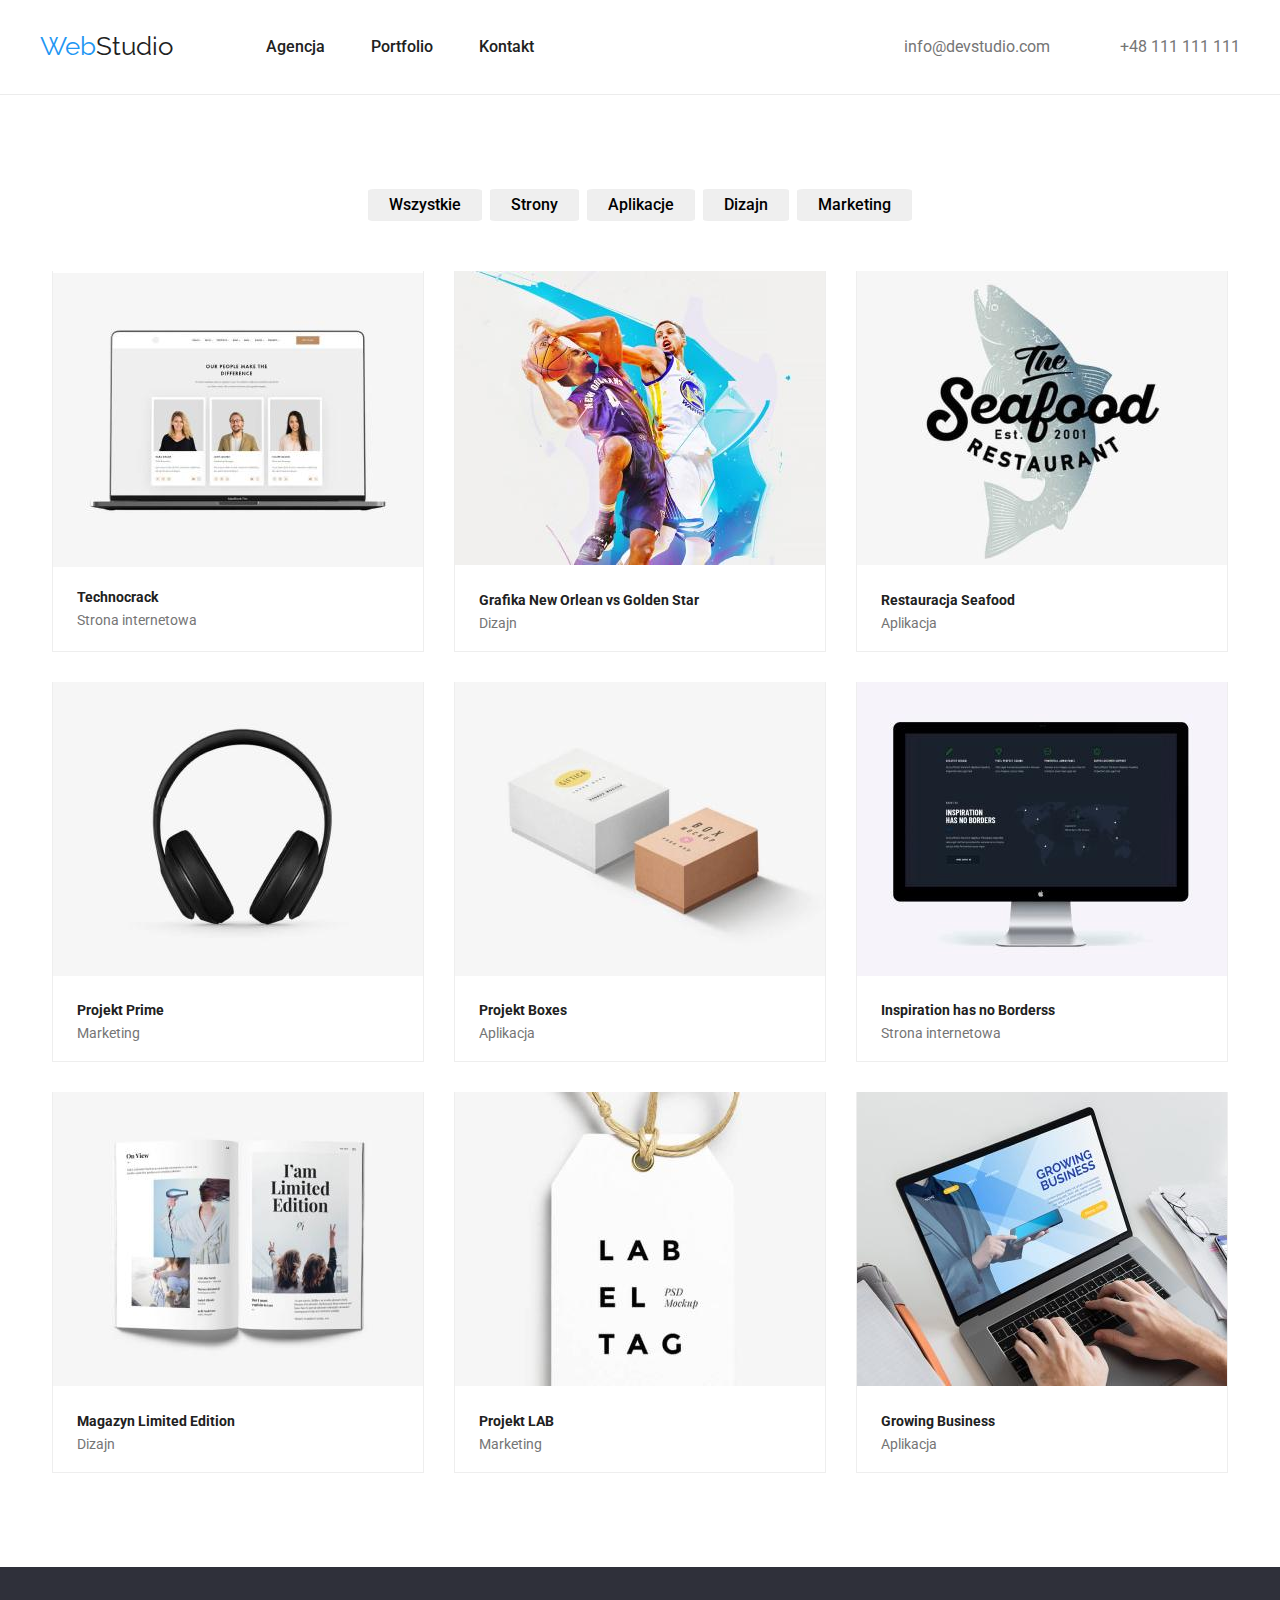
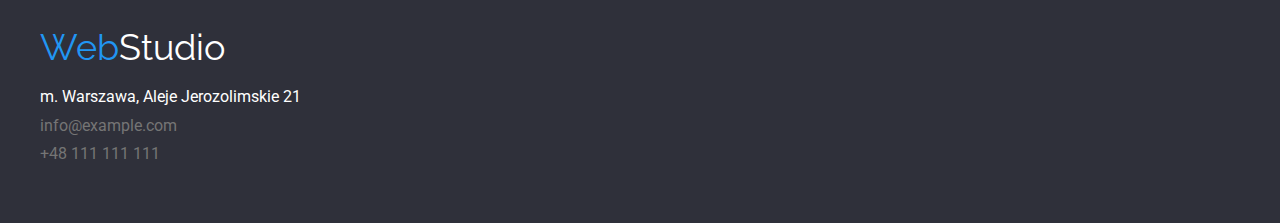
==== portfolio.html @ 9ff2a910 "Add files via upload" ====
<!DOCTYPE html>
<html lang="pl">
  <head>
    <meta charset="UTF-8" />
    <meta http-equiv="X-UA-Compatible" content="IE=edge" />
    <meta name="viewport" content="width=device-width, initial-scale=1.0" />

    <link rel="preconnect" href="https://fonts.googleapis.com" />
    <link rel="preconnect" href="https://fonts.gstatic.com" crossorigin />
    <link
      rel="stylesheet"
      href="https://cdnjs.cloudflare.com/ajax/libs/modern-normalize/1.0.0/modern-normalize.min.css"
    />
    <link
      href="https://fonts.googleapis.com/css2?family=Kaushan+Script&family=Raleway:wght@700&family=Roboto:ital,wght@0,100;0,400;0,500;0,700;0,900;1,700&display=swap"
      rel="stylesheet"
    />
    <link rel="stylesheet" href="css/style.css" />

    <title>Portfolio</title>
  </head>
  <body>
      <header class="main-header header-border">
        <div class="container main-header">
        <a class="logo" href="index.html" target="_blank">
          <span class="logo-web">Web</span>Studio</a
        >
        <nav>
          <ul class="social-links">
            <li>
              <a class="link" href="agencja.html">Agencja</a>
            </li>
            <li>
              <a class="link" href="portfolio.html" target="_blank"
                >Portfolio</a
              >
            </li>
            <li>
              <a class="link" href="kontakt.html">Kontakt</a>
            </li>
          </ul>
        </nav>
        <ul class="contact-style">
          <li>
            <a class="mail" href="mailto:info@devstudip.com"
              >info@devstudio.com</a
            >
          </li>
          <li>
            <a class="tel" href="tel:+48111111111">+48 111 111 111</a>
          </li>
        </ul> 
      </header>
        <section class="section">
          <div class="container">
       <ul class="button-items">
          <li>
            <button type="button" class="btn-types">Wszystkie</button>
          </li>
          <li>
            <button type="button" class="btn-types">Strony</button>
          </li>
            <button type="button" class="btn-types">Aplikacje</button>
          </li>
          <li>
            <button type="button" class="btn-types">Dizajn</button>
          </li>
          <li>
            <button type="button" class="btn-types">Marketing</button>
          </li>
        </ul>
        <ul class="cards-style-pf">
          <li class="projects-pf">
            <figure>
              <img src="images/img6.jpg" alt=" Technocrack" class="img-pf" />
              <figcaption>
                <h3 class="header3-style h3pf">Technocrack</h3>
                <p class="paragraph-pf">Strona internetowa</p>
              </figcaption>
            </figure>
          </li>
          <li class="projects-pf">
            <figure>
              <img
                src="images/img7.jpg"
                width="370px"
                height="294px"
                alt="Grafika New Orlean vs Golden Star"
              />
              <figcaption>
                <h3 class="header3-style h3pf">Grafika New Orlean vs Golden Star</h3>
                <p class="paragraph-pf">Dizajn</p>
              </figcaption>
            </figure>
          </li>
          <li class="projects-pf">
            <figure class="cards-pf">
              <img
                src="images/img8.jpg"
                width="370px"
                height="294px"
                alt="Restauracja Seafood"
              />
              <figcaption>
                <h3 class="header3-style h3pf">Restauracja Seafood</h3>
                <p class="paragraph-pf">Aplikacja</p>
              </figcaption>
            </figure>
          </li>
          <li class="projects-pf">
            <figure>
              <img
                src="images/img9.jpg"
                width="370px"
                height="294px"
                alt="Projekt Prime"
              />
              <figcaption>
                <h3 class="header3-style h3pf">Projekt Prime</h3>
                <p class="paragraph-pf">Marketing</p>
              </figcaption>
            </figure>
          </li>
          <li class="projects-pf">
            <figure>
              <img
                src="images/img10.jpg"
                width="370px"
                height="294px"
                alt="Projekt Boxes"
              />
              <figcaption>
                <h3 class="header3-style h3pf">Projekt Boxes</h3>
                <p class="paragraph-pf">Aplikacja</p>
              </figcaption>
            </figure>
          </li>
          <li class="projects-pf">
            <figure>
              <img
                src="images/img11.jpg"
                width="370px"
                height="294px"
                alt="Inspiration has no Borders"
              />
              <figcaption class="pf-br">
                <h3 class="header3-style h3pf">Inspiration has no Borderss</h3>
                <p class="paragraph-pf">Strona internetowa</p>
              </figcaption>
            </figure>
          </li>
          <li class="projects-pf">
            <figure>
              <img
                src="images/img12.jpg"
                width="370px"
                height="294px"
                alt="Magazyn Limited Edition"
              />
              <figcaption>
                <h3 class="header3-style h3pf">Magazyn Limited Edition</h3>
                <p class="paragraph-pf">Dizajn</p>
              </figcaption>
            </figure>
          </li>
          <li class="projects-pf">
            <figure>
              <img
                src="images/img13.jpg"
                width="370px"
                height="294px"
                alt="Projekt LAB"
              />
              <figcaption>
                <h3 class="header3-style h3pf">Projekt LAB</h3>
                <p class="paragraph-pf">Marketing</p>
              </figcaption>
            </figure>
          </li>
          <li class="projects-pf">
            <figure>
              <img
                src="images/img14.jpg"
                width="370px"
                height="294px"
                alt="Growing Business"
              />
              <figcaption>
                <h3 class="header3-style h3pf">Growing Business</h3>
                <p class="paragraph-pf">Aplikacja</p>
              </figcaption>
            </figure>
          </li>
        </ul></div>
      </section>
      </main>
      <footer class="ftr-style">
        <div class="container">
        <a class="logo-ftr" href="index.html" class="logo" target="_blank">
          <span class="logo-web">Web</span>Studio</a
        >
        <adress>
          <ul class="ftr-links">
            <li class="ftr-address">
              <a class="ftr-address" href="addres.html"
                >m. Warszawa, Aleje Jerozolimskie 21</a
              >
            </li>
            <li class="ftr-links">
              <a class="ftr-mail" href="mailto:info@example.com"
                >info@example.com</a
              >
            </li>
            <li>
              <a class="ftr-tel" href="tel:+48111111111">+48 111 111 111</a>
            </li>
          </ul></adress></div>
      </footer>
  </body>
</html>
---- css/style.css ----
:root {
  --color: #212121;
  --logo-color: #2196f3;
  --logo-ftr: #ffffff;
  --background: #e5e5e5;
  --paragraph-color: #757575;
  --team-background-color: #f5f4fa;
  --ftr-background: #2f303a;
  --border-color: #eeeeee;
  --header-border: #ececec;
}
* {
  padding: 0;
  margin: 0;
}
body {
  font-family: "Roboto", sans-serif;
  color: var(--color);
}
.container {
  width: 1200px;
  margin: 0 auto;
}

.main-header {
  display: flex;
  align-items: center;
}
.header-border {
  border-bottom: 1px solid var(--header-border);
  padding: 32px 0;
}

.logo {
  font-family: "Raleway";
  font-size: 26px;
  text-decoration: none;
  color: var(--color);
  display: flex;
  margin-right: 93px;
}

.logo-web {
  color: var(--logo-color);
}

.social-links {
  text-decoration: none;
  display: inline-flex;
  list-style: none;
  font-weight: 500;
  align-items: center;
  text-decoration: none;
  column-gap: 46px;
  color: var(--color);
}

.link {
  text-decoration: none;
  color: var(--color);
  list-style: none;
  display: flex;
  align-items: center;
}
.link:hover,
.link:focus,
.link:active {
  color: var(--logo-color);
}

.contact-style {
  text-decoration: none;
  display: flex;
  list-style: none;
  color: var(--paragraph-color);
  column-gap: 20px;
  margin-left: auto;
}
.mail {
  text-decoration: none;
  color: var(--paragraph-color);
  list-style: none;
  padding: 50px;
}
.mail:hover,
.mail:focus,
.mail:active {
  color: var(--logo-color);
}

.tel {
  text-decoration: none;
  color: var(--paragraph-color);
  list-style: none;
  display: inline-flex;
}
.tel:hover,
.tel:focus,
.tel:active {
  color: var(--logo-color);
}

.section {
  padding-top: 94px;
  padding-bottom: 94px;
}
.button-bg {
  background-color: var(--ftr-background);
}
.h1-styles {
  padding-top: 90px;
  padding-bottom: 90px;
}
.head1 {
  text-align: center;
  justify-content: center;
  display: flex;
  font-size: 44px;
  letter-spacing: 0.06em;
  color: var(--logo-ftr);
  line-height: 1.36;
  text-shadow: 0px 4px 4px rgba(0, 0, 0, 0.25);
  font-weight: 900;
  line-height: 1, 37;
}
.first-button {
  background-color: var(--logo-color);
  color: var(--logo-ftr);
  text-align: center;
  font-size: 16px;
  cursor: pointer;
  font-weight: 700;
  line-height: 1.9;
  display: flex;
  justify-content: center;
  margin: 30px auto;
  width: 200px;
  border: 1px solid rgba(0, 0, 0, 0.15);
  border-radius: 4px;
  padding: 10px 40px;
}
.first-button:hover,
.first-button:focus {
  background-color: var(--logo-color);
  color: var(--logo-ftr);
}
.first-button:active {
  background-color: var(--logo-color);
  color: var(--logo-ftr);
}

.parent-style {
  display: flex;
  align-items: center;
  column-gap: 20px;
}
.solutions-desc {
  display: flex;
  flex-direction: column;
  text-decoration: none;
  text-align: center;
  list-style: none;
}
.header3-style {
  font-size: 14px;
  font-weight: 700;
  line-height: 1.5;
  text-decoration: none;
  display: flex;
  padding-bottom: 10px;
}
.paragraph-desc {
  font-size: 14px;
  text-decoration: none;
  color: var(--paragraph-color);
  display: flex;
  text-align: left;
}
.team-bg {
  background-color: var(--team-background-color);
}

.header2-style {
  font-size: 36px;
  color: var(--color);
  text-align: center;
  display: block;
  margin-bottom: 50px;
  border-radius: 4px;
}
.wwd {
  padding-top: 0px;
}
.work-spaces {
  display: flex;
  align-items: center;
  text-decoration: none;
  list-style: none;
  justify-content: center;
  column-gap: 30px;
}
.work-area {
  text-decoration: none;
  justify-content: center;
  list-style: none;
  display: flex;
  align-items: center;
}

.cards-style {
  display: flex;
  column-gap: 30px;
  justify-content: center;
  text-align: center;
}
.team-cards {
  box-shadow: 0px 1px 3px rgba(0, 0, 0, 0.12), 0px 1px 1px rgba(0, 0, 0, 0.14),
    0px 2px 1px rgba(0, 0, 0, 0.2);
  line-height: 1.5;
  display: inline;
  justify-content: center;
  text-align: center;
  background-color: var(--logo-ftr);
}
.mates-name {
  font-size: 16px;
  font-weight: 500;
  text-decoration: none;
  display: flex;
  justify-content: center;
  text-align: center;
  padding: 30px 99px 10px;
}
.workplace-style {
  font-size: 14px;
  font-weight: 400px;
  text-decoration: none;
  color: var(--paragraph-color);
  display: flex;
  justify-content: center;
  text-align: center;
  margin-bottom: 30px;
}
.ftr-style {
  background-color: var(--ftr-background);
  text-decoration: none;
  display: block;
  align-items: center;
}

.ftr-links {
  list-style: none;
}
.logo-ftr {
  color: var(--logo-ftr);
  text-decoration: none;
  font-size: 36px;
  font-family: "Raleway";
  display: block;
  align-items: center;
  margin-bottom: 20px;
  padding-top: 60px;
}

.ftr-address {
  color: var(--logo-ftr);
  cursor: pointer;
  text-decoration: none;
  list-style: none;
  display: block;
  align-items: center;
}

.ftr-address:hover,
.ftr-address:focus,
.ftr-address:active {
  color: var(--logo-color);
}

.ftr-mail {
  color: var(--paragraph-color);
  padding-top: 10px;
  list-style: none;
  text-decoration: none;
  display: block;
  align-items: center;
}
.ftr-mail:hover,
.ftr-mail:focus,
.ftr-mail:active {
  color: var(--logo-color);
}
.ftr-tel {
  color: var(--paragraph-color);
  padding-top: 10px;
  display: block;
  list-style: none;
  text-decoration: none;
  padding-bottom: 60px;
}
.ftr-tel:hover,
.ftr-tel:focus,
.ftr-tel:active {
  color: var(--logo-color);
}
.button-items {
  display: flex;
  justify-content: center;
  align-items: center;
  margin-bottom: 50px;
  list-style: none;
  text-decoration: none;
  column-gap: 8px;
}
.btn-types {
  font-size: 16px;
  cursor: pointer;
  font-weight: 500;
  text-decoration: none;
  display: inline-flex;
  text-align: center;
  padding: 6px 20px;
  justify-content: center;
  gap: 10px;
  border: 1px solid var(--border-color);
  border-radius: 6%;
}
.btn-types:hover,
.btn-types:focus {
  background-color: var(--logo-color);
  color: var(--logo-ftr);
}
.btn-types:active {
  background-color: var(--logo-color);
  color: var(--logo-ftr);
}
.cards-style-pf {
  display: flex;
  justify-content: center;
  flex-wrap: wrap;
  gap: 30px;
}

.projects-pf {
  display: flex;
  align-items: center;
  justify-content: center;
  border-left: 1px solid var(--border-color);
  border-right: 1px solid var(--border-color);
  border-bottom: 1px solid var(--border-color);
}

.img-pf {
  vertical-align: bottom;
}
.h3pf {
  padding: 20px 24px 4px 24px;
}
.paragraph-pf {
  font-size: 14px;
  text-decoration: none;
  color: var(--paragraph-color);
  display: flex;
  align-items: center;
  padding: 0 24px 20px;
}
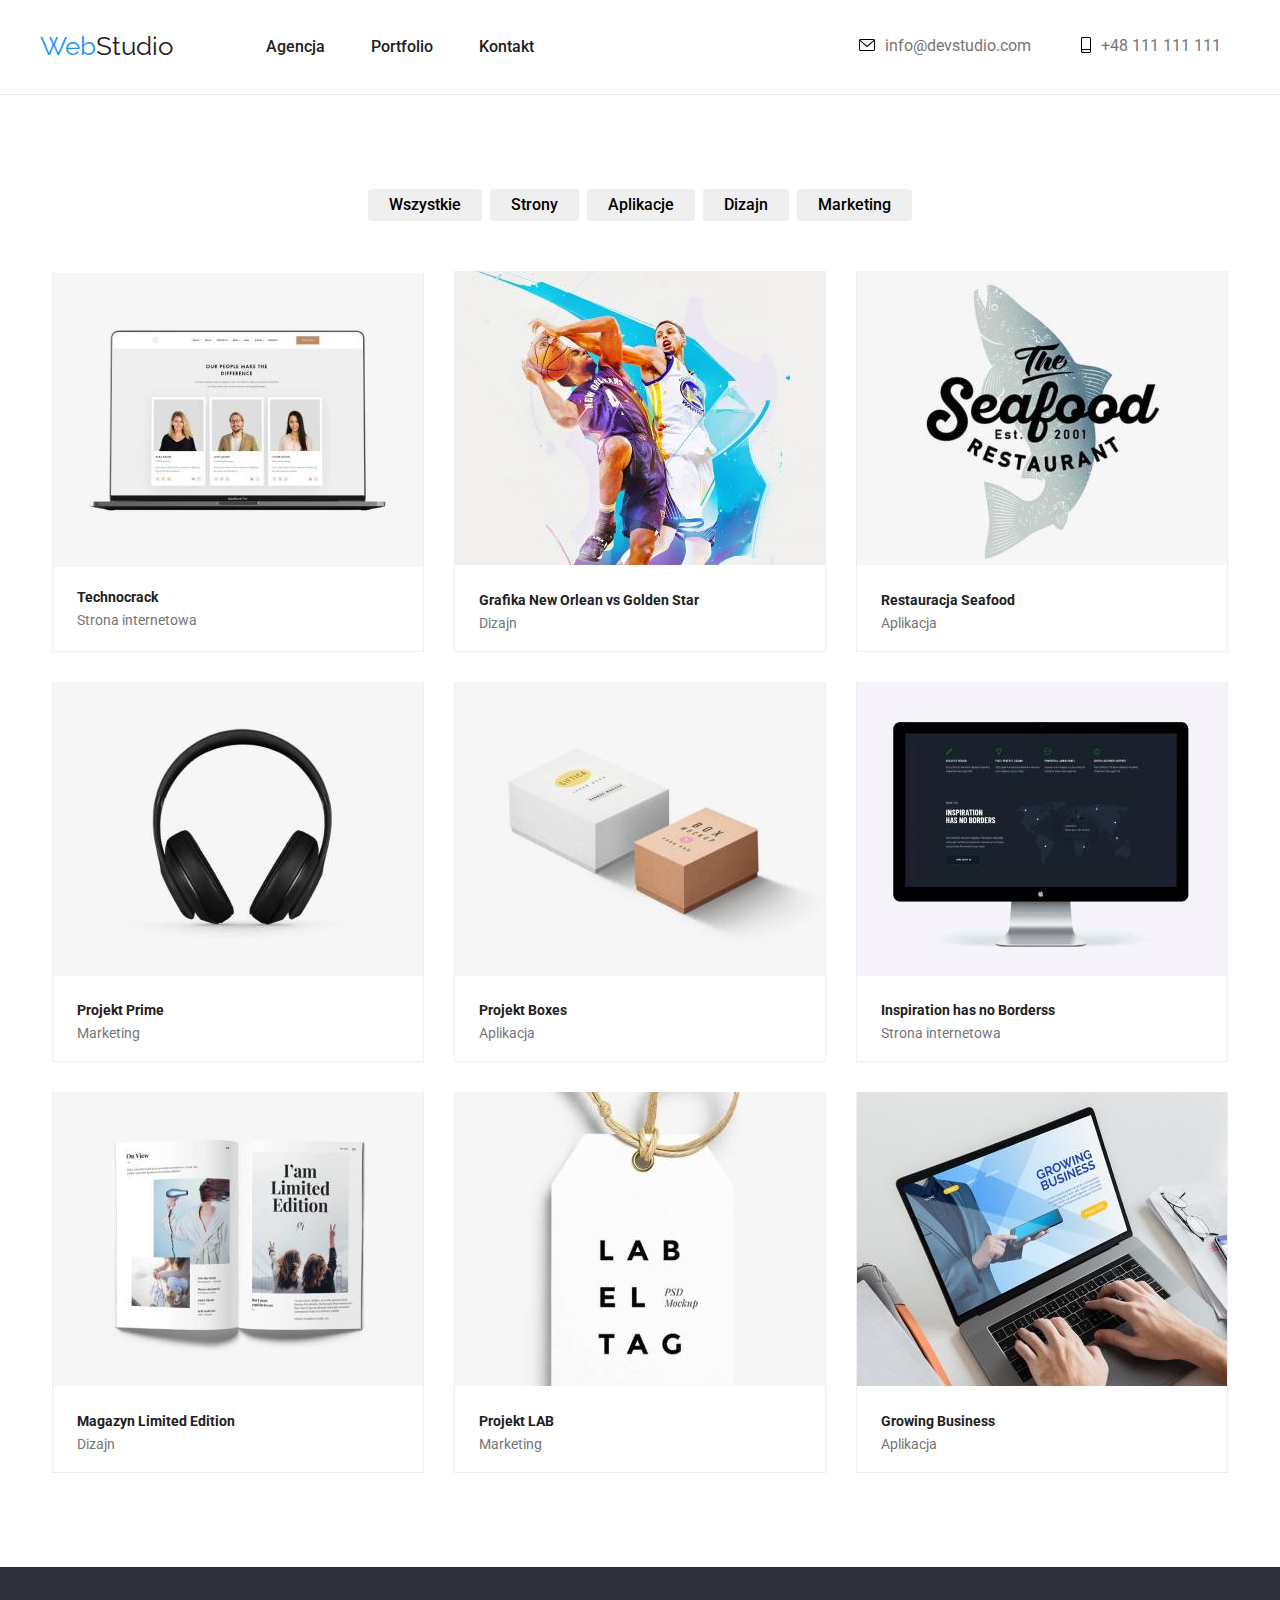
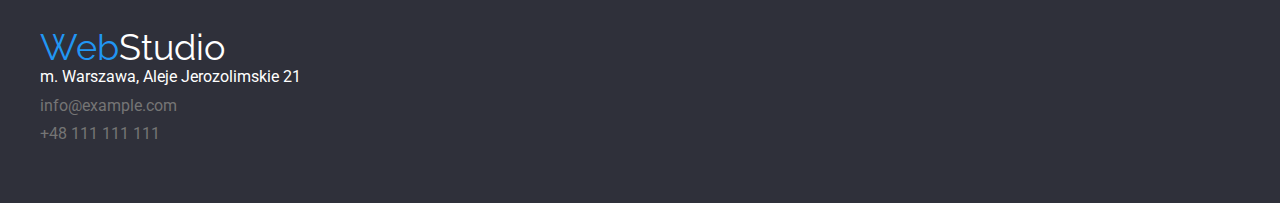
==== commit 417c3b46: "Add files via upload" ====
--- a/portfolio.html
+++ b/portfolio.html
@@ -20,37 +20,40 @@
     <title>Portfolio</title>
   </head>
   <body>
-      <header class="main-header header-border">
-        <div class="container main-header">
-        <a class="logo" href="index.html" target="_blank">
-          <span class="logo-web">Web</span>Studio</a
-        >
-        <nav>
-          <ul class="social-links">
-            <li>
-              <a class="link" href="agencja.html">Agencja</a>
-            </li>
-            <li>
-              <a class="link" href="portfolio.html" target="_blank"
-                >Portfolio</a
-              >
-            </li>
-            <li>
-              <a class="link" href="kontakt.html">Kontakt</a>
-            </li>
-          </ul>
-        </nav>
-        <ul class="contact-style">
-          <li>
-            <a class="mail" href="mailto:info@devstudip.com"
-              >info@devstudio.com</a
+    <header class="main-header header-border">
+      <div class="container main-header">
+      <a class="logo" href="index.html" target="_blank">
+        <span class="logo-web">Web</span>Studio</a
+      >
+     
+      <nav>
+        <ul class="social-links">
+          <li>
+            <a class="link" href="agencja.html">Agencja</a>
+          </li>
+          <li>
+            <a class="link" href="portfolio.html" target="_blank"
+              >Portfolio</a
             >
           </li>
           <li>
-            <a class="tel" href="tel:+48111111111">+48 111 111 111</a>
-          </li>
-        </ul> 
-      </header>
+            <a class="link" href="kontakt.html">Kontakt</a>
+          </li></ul>
+      </nav>
+      <ul class="contact-style">
+        <li> 
+          <a class="mail" href="mailto:info@devstudio.com"
+            > <svg width="16" height="12" class="icons-mail icons-header">
+              <use  href="./images/icons.svg#message"></use>
+            </svg>info@devstudio.com</a
+          >
+        </li>
+        <li>
+          <a class="tel" href="tel:+48111111111">
+            <svg  width="10" height="16"class="icons-tel icons-header"><use href="./images/icons.svg#phone"></use></svg>+48 111 111 111</a>
+        </li>
+      </ul></div>
+    </header>
         <section class="section">
           <div class="container">
        <ul class="button-items">
--- a/css/style.css
+++ b/css/style.css
@@ -8,6 +8,7 @@
   --ftr-background: #2f303a;
   --border-color: #eeeeee;
   --header-border: #ececec;
+  --social-items: rgba(175, 177, 184, 1);
 }
 * {
   padding: 0;
@@ -74,13 +75,27 @@
   list-style: none;
   color: var(--paragraph-color);
   column-gap: 20px;
-  margin-left: auto;
-}
+}
+
+.icons-mail {
+  margin-left: 325px;
+  margin-right: 10px;
+  display: inline-flex;
+}
+.icons-tel {
+  margin-left: 30px;
+  margin-right: 10px;
+}
+.icons-header:hover,
+.icons-header:focus,
+.icons-header:active {
+  fill: var(--logo-color);
+}
+
 .mail {
   text-decoration: none;
   color: var(--paragraph-color);
   list-style: none;
-  padding: 50px;
 }
 .mail:hover,
 .mail:focus,
@@ -110,6 +125,16 @@
 .h1-styles {
   padding-top: 90px;
   padding-bottom: 90px;
+}
+.bg-img {
+  background: var(--color);
+  background-image: url(../images/Img15.jpg);
+  background-image: url(../images/Img15.jpg),
+    linear-gradient(var(--color), rgba(47, 48, 58, 0.4));
+  background-repeat: no-repeat;
+  background-size: cover;
+  max-width: 1600px;
+  display: flex;
 }
 .head1 {
   text-align: center;
@@ -161,6 +186,22 @@
   text-align: center;
   list-style: none;
 }
+.advantages {
+  align-items: center;
+  fill: var(--team-background-color);
+  width: 70px;
+  height: 70px;
+  margin-top: 25px;
+}
+.advantages-style {
+  width: 270px;
+  height: 120px;
+  background-color: var(--team-background-color);
+  border: 1px solid var(--team-background-color);
+  border-radius: 4%;
+  margin-bottom: 30px;
+}
+
 .header3-style {
   font-size: 14px;
   font-weight: 700;
@@ -239,7 +280,58 @@
   display: flex;
   justify-content: center;
   text-align: center;
-  margin-bottom: 30px;
+}
+.sc-mg {
+  margin: 16px 32px 18px 32px;
+}
+.social-items {
+  fill: var(--social-items);
+  column-gap: 10px;
+  align-items: center;
+  cursor: pointer;
+}
+.circle-style {
+  display: none;
+}
+.circle-style::after {
+  color: var(--logo-color);
+}
+.circle-style:hover,
+.circle-style:focus,
+.circle-style:active {
+  color: var(--logo-color);
+}
+.clients {
+  font-size: 36px;
+  text-align: center;
+  font-weight: 700;
+}
+.clients-style {
+  list-style: none;
+  display: inline-flex;
+  column-gap: 30px;
+  align-items: center;
+}
+.customers {
+  width: 170px;
+  height: 92px;
+  border: 1px solid var(--social-items);
+  border-radius: 4%;
+  align-items: center;
+  justify-content: center;
+  margin-top: 50px;
+  cursor: pointer;
+}
+.customers-style {
+  fill: var(--social-items);
+  align-items: center;
+  justify-content: center;
+}
+
+.customers-style:hover,
+.customers-style:focus,
+.customers-style:active {
+  fill: var(--logo-color);
 }
 .ftr-style {
   background-color: var(--ftr-background);
@@ -258,7 +350,6 @@
   font-family: "Raleway";
   display: block;
   align-items: center;
-  margin-bottom: 20px;
   padding-top: 60px;
 }
 
@@ -303,6 +394,30 @@
 .ftr-tel:active {
   color: var(--logo-color);
 }
+.join-us {
+  display: flex;
+  justify-content: center;
+  gap: 30px;
+}
+
+.join {
+  color: var(--logo-ftr);
+  display: inline;
+  flex-direction: column;
+  justify-content: center;
+}
+.social-items-pf {
+  fill: var(--logo-ftr);
+  column-gap: 10px;
+  align-items: center;
+  cursor: pointer;
+}
+
+.dp {
+  display: block;
+  flex-wrap: wrap:
+}
+
 .button-items {
   display: flex;
   justify-content: center;
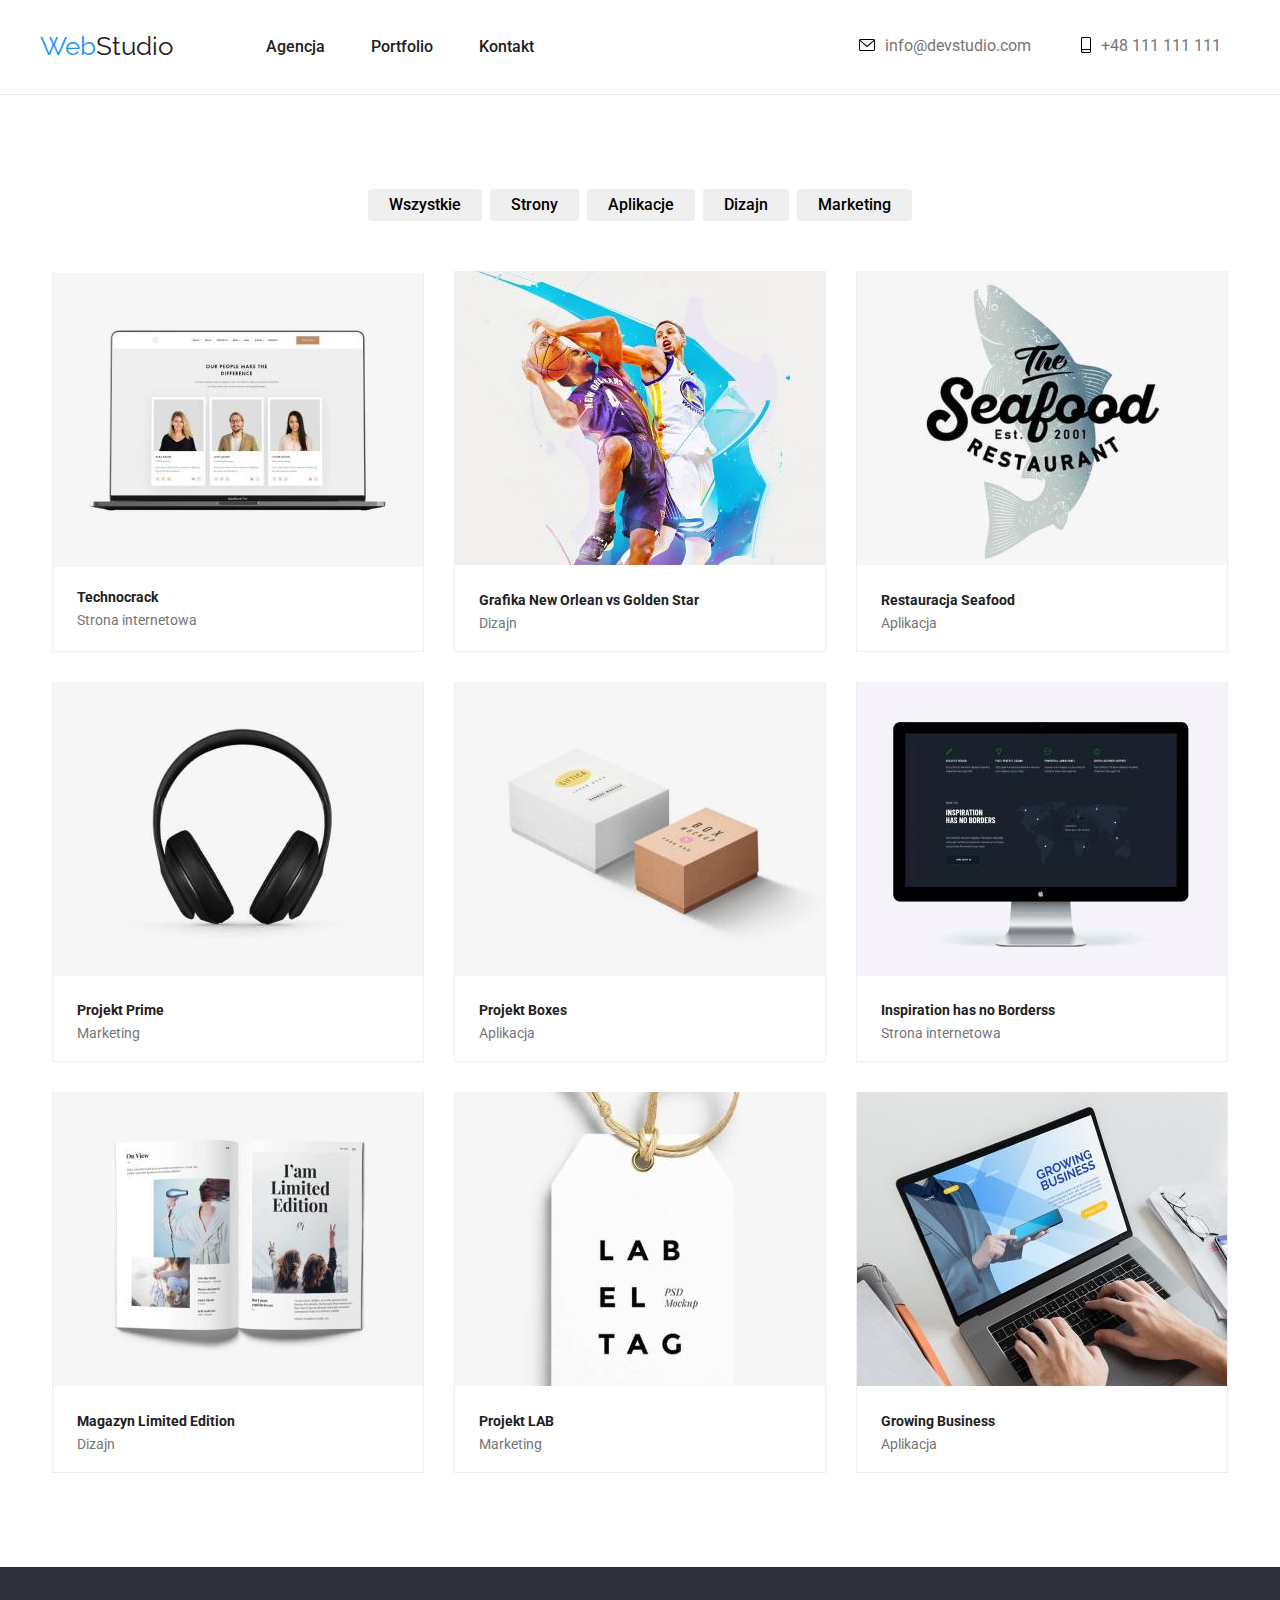
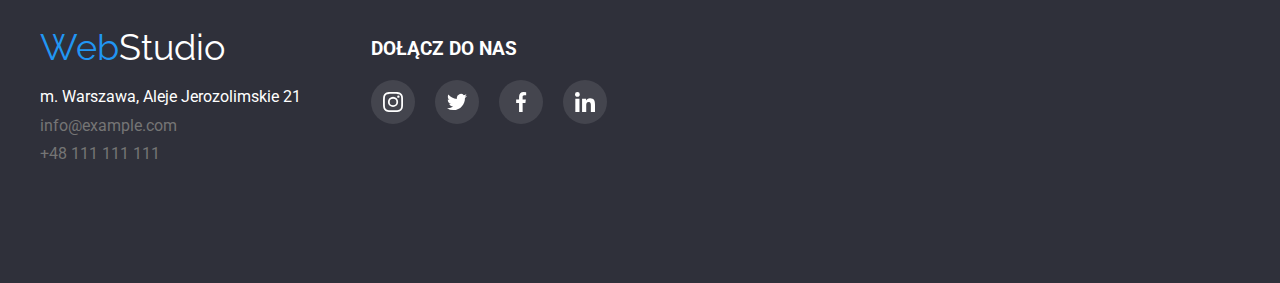
==== commit 59c9eb59: "Add files via upload" ====
--- a/portfolio.html
+++ b/portfolio.html
@@ -198,18 +198,17 @@
       </section>
       </main>
       <footer class="ftr-style">
-        <div class="container">
-        <a class="logo-ftr" href="index.html" class="logo" target="_blank">
-          <span class="logo-web">Web</span>Studio</a
-        >
+        <div class="container footer-style">
+        <div>
+          <a class="logo-ftr" href="index.html" class="logo" target="_blank">
+          <span class="logo-web">Web</span>Studio</a>
         <adress>
           <ul class="ftr-links">
-            <li class="ftr-address">
+            <li>
               <a class="ftr-address" href="addres.html"
                 >m. Warszawa, Aleje Jerozolimskie 21</a
               >
-            </li>
-            <li class="ftr-links">
+            <li>
               <a class="ftr-mail" href="mailto:info@example.com"
                 >info@example.com</a
               >
@@ -218,6 +217,15 @@
               <a class="ftr-tel" href="tel:+48111111111">+48 111 111 111</a>
             </li>
           </ul></adress></div>
+        <div class="join-us">
+          <h3 class="join"> DOŁĄCZ DO NAS</h3>
+          <ul class="join-list">
+          <li><a class="circle" href="#"><svg width="20" height="20"><use class="social-items-pf" href="./images/icons.svg#instagram"></use></svg></a></li>
+          <li><a class="circle" href="#"><svg width="20" height="20"><use class="social-items-pf" href="./images/icons.svg#twitter"></use></svg></a></li>
+          <li><a class="circle"href="#"><svg width="20" height="20"><use class="social-items-pf" href="./images/icons.svg#facebook"></use></svg></a></li>
+          <li><a class="circle" href="#"><svg width="20" height="20"><use class="social-items-pf" href="./images/icons.svg#linkedin"></use></svg></a></li>
+          </ul>
+        </div></div>
       </footer>
   </body>
 </html>
--- a/css/style.css
+++ b/css/style.css
@@ -9,6 +9,7 @@
   --border-color: #eeeeee;
   --header-border: #ececec;
   --social-items: rgba(175, 177, 184, 1);
+  --social-items-bg: rgba(255, 255, 255, 0.1);
 }
 * {
   padding: 0;
@@ -76,7 +77,9 @@
   color: var(--paragraph-color);
   column-gap: 20px;
 }
-
+.contact-style a:hover svg {
+  fill: #2196f3;
+}
 .icons-mail {
   margin-left: 325px;
   margin-right: 10px;
@@ -128,9 +131,12 @@
 }
 .bg-img {
   background: var(--color);
-  background-image: url(../images/Img15.jpg);
-  background-image: url(../images/Img15.jpg),
-    linear-gradient(var(--color), rgba(47, 48, 58, 0.4));
+  background: linear-gradient(
+      to right,
+      rgba(47, 48, 58, 0.4),
+      rgba(47, 48, 58, 0.4)
+    ),
+    url("../images/Img15.jpg");
   background-repeat: no-repeat;
   background-size: cover;
   max-width: 1600px;
@@ -282,24 +288,43 @@
   text-align: center;
 }
 .sc-mg {
-  margin: 16px 32px 18px 32px;
+  margin-top: 16px;
+}
+.mates-list {
+  list-style: none;
+  display: flex;
+  justify-content: center;
+  align-items: center;
+  column-gap: 10px;
+  margin-bottom: 30px;
+}
+
+.items-mates {
+  display: flex;
+  align-items: center;
+  justify-content: center;
+  fill: var(--paragraph-color);
+  width: 44px;
+  height: 44px;
+}
+.items-mates:hover {
+  background-color: var(--logo-color);
+  border-radius: 50%;
+  display: flex;
+  justify-content: center;
+  align-items: center;
+  width: 44px;
+  height: 44px;
+}
+.items-mates:hover svg {
+  fill: var(--logo-ftr);
 }
 .social-items {
-  fill: var(--social-items);
-  column-gap: 10px;
-  align-items: center;
-  cursor: pointer;
-}
-.circle-style {
-  display: none;
-}
-.circle-style::after {
-  color: var(--logo-color);
-}
-.circle-style:hover,
-.circle-style:focus,
-.circle-style:active {
-  color: var(--logo-color);
+  fill: var(--paragraph-color);
+  column-gap: 30px;
+  align-items: center;
+  cursor: pointer;
+  display: flex;
 }
 .clients {
   font-size: 36px;
@@ -309,23 +334,24 @@
 .clients-style {
   list-style: none;
   display: inline-flex;
-  column-gap: 30px;
-  align-items: center;
+  gap: 30px;
+  align-items: center;
+  margin-top: 50px;
 }
 .customers {
+  border: 1px solid var(--social-items);
+  border-radius: 4%;
+  display: flex;
+  justify-content: center;
+  align-items: center;
   width: 170px;
   height: 92px;
-  border: 1px solid var(--social-items);
-  border-radius: 4%;
-  align-items: center;
-  justify-content: center;
-  margin-top: 50px;
+
   cursor: pointer;
 }
 .customers-style {
   fill: var(--social-items);
-  align-items: center;
-  justify-content: center;
+  padding: 18px 32px;
 }
 
 .customers-style:hover,
@@ -338,10 +364,10 @@
   text-decoration: none;
   display: block;
   align-items: center;
-}
-
-.ftr-links {
-  list-style: none;
+  padding: 60px 0px;
+}
+.footer-style {
+  display: flex;
 }
 .logo-ftr {
   color: var(--logo-ftr);
@@ -350,22 +376,20 @@
   font-family: "Raleway";
   display: block;
   align-items: center;
-  padding-top: 60px;
-}
-
+}
 .ftr-address {
   color: var(--logo-ftr);
   cursor: pointer;
   text-decoration: none;
   list-style: none;
-  display: block;
-  align-items: center;
-}
-
-.ftr-address:hover,
-.ftr-address:focus,
-.ftr-address:active {
-  color: var(--logo-color);
+}
+.ftr-road {
+  list-style: none;
+  text-decoration: none;
+}
+.ftr-links {
+  list-style: none;
+  margin-top: 20px;
 }
 
 .ftr-mail {
@@ -395,16 +419,36 @@
   color: var(--logo-color);
 }
 .join-us {
-  display: flex;
+  flex-direction: column;
   justify-content: center;
   gap: 30px;
+  margin-top: 12px;
+  margin-left: 70px;
 }
 
 .join {
   color: var(--logo-ftr);
-  display: inline;
-  flex-direction: column;
-  justify-content: center;
+  justify-content: center;
+}
+.join-list {
+  list-style: none;
+  display: flex;
+}
+.circle {
+  padding: 12px;
+  background-color: var(--social-items-bg);
+  border-radius: 50%;
+  display: flex;
+  align-items: center;
+  justify-content: center;
+  margin-top: 20px;
+  margin-right: 20px;
+}
+.circle:hover {
+  background-color: var(--logo-color);
+}
+.circle:hover svg {
+  fill: var(--logo-color);
 }
 .social-items-pf {
   fill: var(--logo-ftr);
@@ -413,11 +457,6 @@
   cursor: pointer;
 }
 
-.dp {
-  display: block;
-  flex-wrap: wrap:
-}
-
 .button-items {
   display: flex;
   justify-content: center;
@@ -444,6 +483,8 @@
 .btn-types:focus {
   background-color: var(--logo-color);
   color: var(--logo-ftr);
+  box-shadow: 0px 3px 1px rgba(0, 0, 0, 0.1), 0px 1px 2px rgba(0, 0, 0, 0.08),
+    0px 2px 2px rgba(0, 0, 0, 0.12);
 }
 .btn-types:active {
   background-color: var(--logo-color);
@@ -464,7 +505,11 @@
   border-right: 1px solid var(--border-color);
   border-bottom: 1px solid var(--border-color);
 }
-
+.projects-pf:hover {
+  box-shadow: 0px 3px 1px rgba(0, 0, 0, 0.1), 0px 1px 2px rgba(0, 0, 0, 0.08),
+    0px 2px 2px rgba(0, 0, 0, 0.12);
+  cursor: pointer;
+}
 .img-pf {
   vertical-align: bottom;
 }
